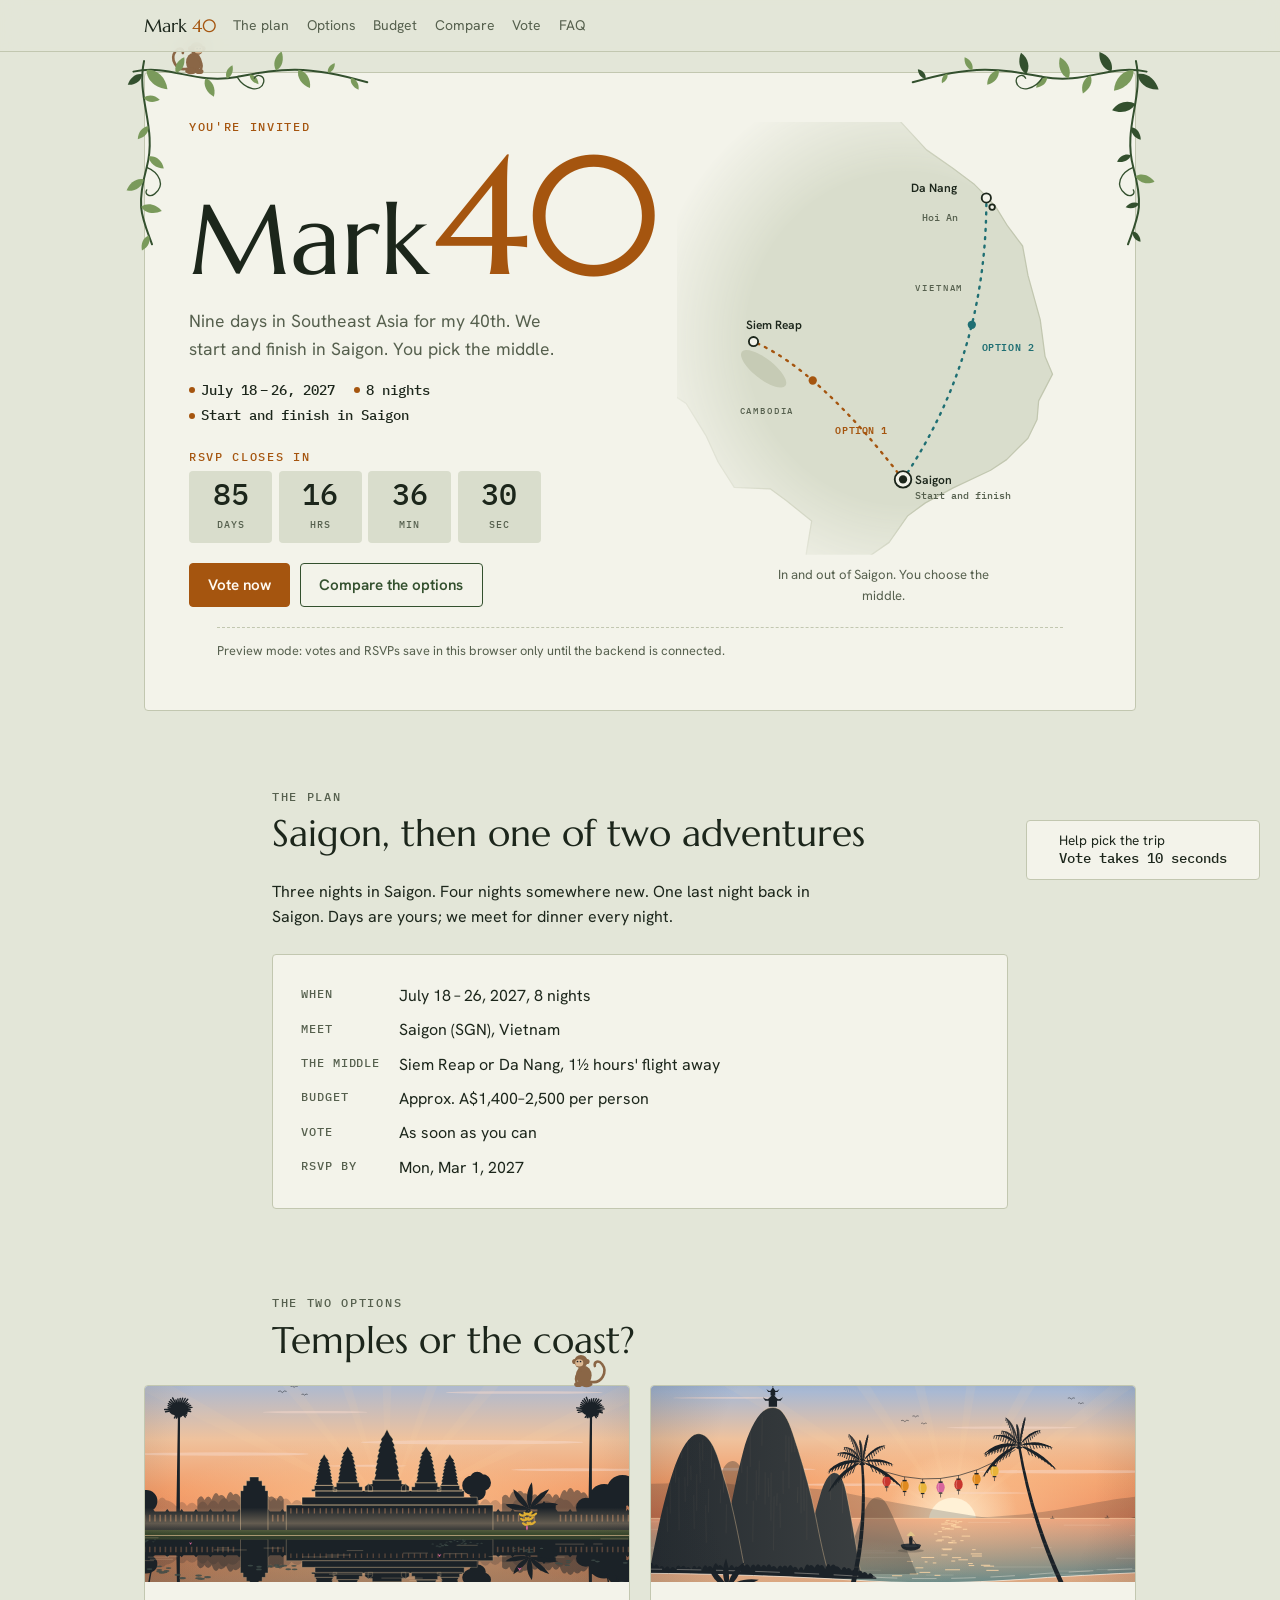
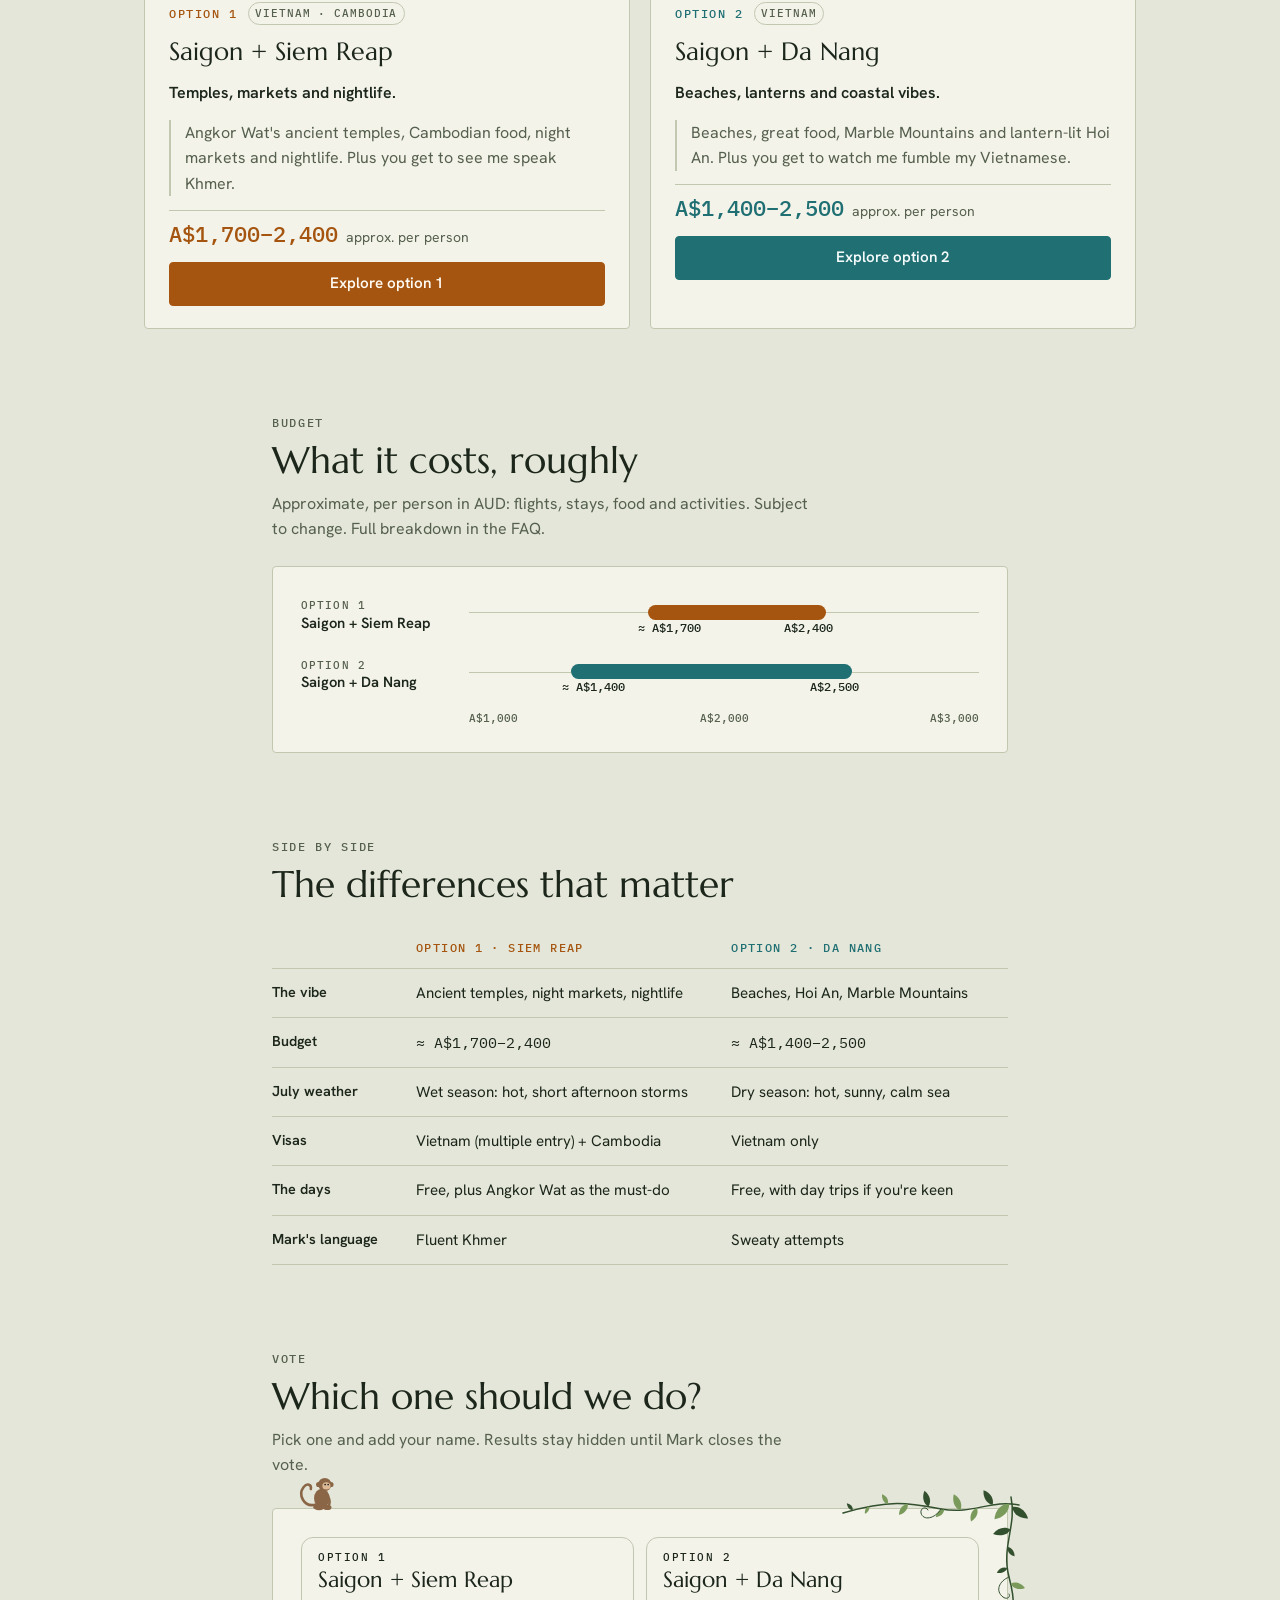
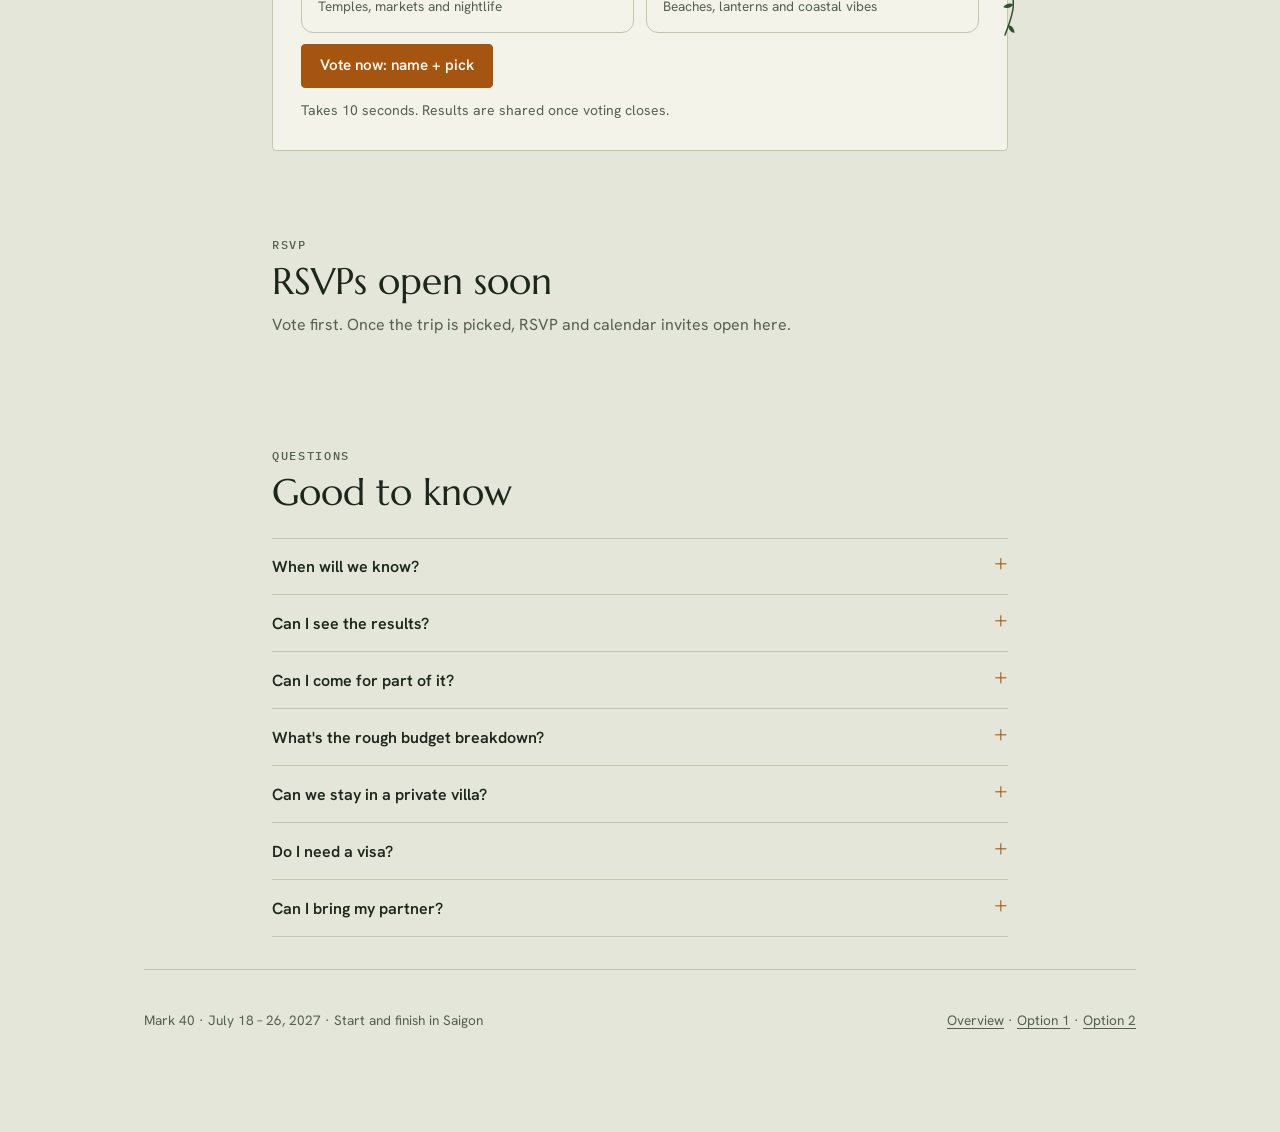
==== index.html @ a06ebdbd "Mark 40 site: cover, two option pages, Google Form vote Co-Authored-By: Claude Opus 5.5 <noreply@ant" ====
<!doctype html>
<html lang="en">
<head>
<meta charset="utf-8">
<meta name="viewport" content="width=device-width, initial-scale=1, viewport-fit=cover">
<title>Mark 40</title>
<meta name="description" content="Mark's 40th: 18–26 July 2027, starting and finishing in Saigon. Two options for the middle. Vote and RSVP.">
<meta name="theme-color" content="#33502e">
<link rel="preconnect" href="https://fonts.googleapis.com">
<link rel="preconnect" href="https://fonts.gstatic.com" crossorigin>
<link rel="stylesheet" href="https://fonts.googleapis.com/css2?family=Marcellus&family=Hanken+Grotesk:wght@400;500;600;700&family=IBM+Plex+Mono:wght@400;500&display=swap">
<link rel="stylesheet" href="assets/mark40.css">
</head>
<body>

<header class="top">
  <div class="top-inner">
    <a class="brand" href="#top">Mark <b>40</b></a>
    <nav class="nav" aria-label="Sections">
      <a href="#plan">The plan</a>
      <a href="#options">Options</a>
      <a href="#budget">Budget</a>
      <a href="#compare">Compare</a>
      <a href="#vote">Vote</a>
      <a href="#faq">FAQ</a>
    </nav>
    <a class="btn primary small" href="#rsvp">RSVP</a>
  </div>
</header>

<div class="wide" id="top">
  <div class="hero cover" data-vine="tl tr" data-vine-size="big" data-monkey="l">
    <div class="cover-grid">
      <div>
        <p class="eyebrow">You're invited</p>
        <h1 class="mark40"><span>Mark</span><b>40</b></h1>
        <p class="lede">Nine days in Southeast Asia for my 40th. We start and finish in Saigon. You pick the middle.</p>
        <div class="facts" id="hero-facts"></div>
        <div class="countdown">
          <p class="eyebrow" id="cd-label">RSVP closes in</p>
          <div class="cd-nums" id="cd">
            <div><b id="cd-d">--</b><small>days</small></div>
            <div><b id="cd-h">--</b><small>hrs</small></div>
            <div><b id="cd-m">--</b><small>min</small></div>
            <div><b id="cd-s">--</b><small>sec</small></div>
          </div>
        </div>
        <div class="row cta">
          <a class="btn primary" href="#vote" id="hero-cta">Vote now</a>
          <a class="btn" href="#options">Compare the options</a>
        </div>
      </div>
      <figure class="route">
          <svg id="route" viewBox="0 0 450 470" role="img" aria-label="Map of southern Vietnam and Cambodia. Both options fly out of Saigon and back. Option 1 goes west to Siem Reap in Cambodia, Option 2 goes north up the coast to Da Nang.">
            <defs><radialGradient id="mfade" cx="55%" cy="50%" r="62%"><stop offset=".62" stop-color="#fff"/><stop offset="1" stop-color="#000"/></radialGradient>
              <mask id="mland" maskUnits="userSpaceOnUse" x="0" y="0" width="450" height="470"><rect width="450" height="470" fill="url(#mfade)"/></mask></defs>
            <g mask="url(#mland)"><path class="land" d="M236.2 -24.8 L243.2 0.1 L271.0 30.3 L300.0 50.6 L323.2 68.0 L336.0 80.8 L346.4 92.4 L359.2 113.2 L375.4 134.7 L381.2 166.6 L394.5 214.7 L399.8 254.8 L407.9 273.9 L392.8 302.9 L391.1 323.2 L381.2 343.5 L358.0 366.7 L340.6 378.3 L300.0 397.4 L269.8 413.7 L250.7 427.6 L230.4 456.6 L201.4 476.9 L166.6 505.9 L137.6 514.6 L140.5 468.2 L146.3 433.4 L119.0 411.4 L101.6 398.6 L62.2 396.9 L44.8 369.6 L31.5 340.6 L10.0 305.8 L-7.4 294.2 L-53.8 294.2 L-53.8 -59.6 L236.2 -59.6 Z"/><path class="coast" d="M236.2 -24.8 L243.2 0.1 L271.0 30.3 L300.0 50.6 L323.2 68.0 L336.0 80.8 L346.4 92.4 L359.2 113.2 L375.4 134.7 L381.2 166.6 L394.5 214.7 L399.8 254.8 L407.9 273.9 L392.8 302.9 L391.1 323.2 L381.2 343.5 L358.0 366.7 L340.6 378.3 L300.0 397.4 L269.8 413.7 L250.7 427.6 L230.4 456.6 L201.4 476.9 L166.6 505.9 L137.6 514.6 L140.5 468.2 L146.3 433.4 L119.0 411.4 L101.6 398.6 L62.2 396.9 L44.8 369.6 L31.5 340.6 L10.0 305.8 L-7.4 294.2"/></g>
            <ellipse class="lake" cx="94.1" cy="268.1" rx="30" ry="11" transform="rotate(38 94.1 268.1)"/>
            <text class="country" x="68" y="317">Cambodia</text>
            <text class="country" x="259" y="184">Vietnam</text>
            <path id="leg1" class="leg o1" d="M245.5 388.2 Q154.3 269.3 83.1 238.5"/><path id="leg2" class="leg o2" d="M245.5 388.2 Q336.7 253.3 336.0 82.5"/>
            <circle class="plane o1" r="4.5"><animateMotion dur="7s" repeatCount="indefinite" keyPoints="0;1;0" keyTimes="0;.5;1" calcMode="linear"><mpath href="#leg1"/></animateMotion></circle><circle class="plane o2" r="4.5"><animateMotion dur="8s" repeatCount="indefinite" keyPoints="0;1;0" keyTimes="0;.5;1" calcMode="linear"><mpath href="#leg2"/></animateMotion></circle>
            <text class="tag o1" x="172" y="339">OPTION 1</text>
            <text class="tag o2" x="331" y="249">OPTION 2</text>
            <g class="o1"><circle class="dot" cx="83.1" cy="238.5" r="5"/><text class="city" x="75" y="225">Siem Reap</text></g>
            <g class="o2"><circle class="dot" cx="336.0" cy="82.5" r="5"/><text class="city" x="254" y="76">Da Nang</text><text class="city sub" x="266" y="108">Hoi An</text><circle class="dot" cx="342.3" cy="92.4" r="3"/></g>
            <circle class="dot" cx="245.5" cy="388.2" r="9"/><circle class="home" cx="245.5" cy="388.2" r="4.5"/>
            <text class="city" x="259" y="393">Saigon</text><text class="city sub" x="259" y="409">Start and finish</text>
          </svg>
          <figcaption>In and out of Saigon. You choose the middle.</figcaption>
        </figure>
    </div>
    <p class="demo-note" hidden>Preview mode: votes and RSVPs save in this browser only until the backend is connected.</p>
  </div>
</div>

<main>

  <section id="admin" class="wrap" hidden>
    <div class="sec-head"><p class="eyebrow">Host view</p><h2>Guest list and votes</h2></div>
    <div class="panel stack">
      <form id="admin-form" class="row" style="gap:.6rem">
        <div class="field" style="flex:1 1 14rem"><label for="admin-key">Admin key</label><input id="admin-key" type="password" autocomplete="current-password" placeholder="From Code.gs"></div>
        <button class="btn primary" type="submit" style="align-self:end">Load RSVPs</button>
      </form>
      <div id="admin-out" class="stack"></div>
    </div>
  </section>

  <section id="plan" class="wrap">
    <div class="sec-head">
      <p class="eyebrow">The plan</p>
      <h2>Saigon, then one of two adventures</h2>
    </div>
    <div class="prose">
      <p>Three nights in Saigon. Four nights somewhere new. One last night back in Saigon. Days are yours; we meet for dinner every night.</p>
    </div>
    <div class="panel" style="margin-top:1.5rem">
      <dl class="kv">
        <dt>When</dt><dd><span class="js-range">18–26 July 2027</span>, 8 nights</dd>
        <dt>Meet</dt><dd>Saigon (SGN), Vietnam</dd>
        <dt>The middle</dt><dd>Siem Reap or Da Nang, 1½ hours' flight away</dd>
        <dt>Budget</dt><dd>Approx. A$1,400–2,500 per person</dd>
        <dt>Vote</dt><dd>As soon as you can</dd>
        <dt>RSVP by</dt><dd><span class="js-rsvpby">1 March 2027</span></dd>
      </dl>
    </div>
  </section>

  <section id="options" class="wide">
    <div class="sec-head wrap" style="margin-inline:auto">
      <p class="eyebrow">The two options</p>
      <h2>Temples or the coast?</h2>
    </div>
    <div class="opts">
      <article class="opt o1" data-route="1" data-monkey="r">
        <svg class="art scene" data-scene="angkor" viewBox="40 110 740 300" aria-hidden="true"></svg>
        <div class="body">
          <div class="kicker"><span class="num">Option 1</span><span class="chip">Vietnam · Cambodia</span></div>
          <h3>Saigon + Siem Reap</h3>
          <p class="tagline">Temples, markets and nightlife.</p>
          <blockquote>Angkor Wat's ancient temples, Cambodian food, night markets and nightlife. Plus you get to see me speak Khmer.</blockquote>
          <div class="price"><b data-budget="angkor">A$1,700–2,400</b><span class="small muted">approx. per person</span></div>
          <a class="btn primary" href="angkor.html">Explore option 1</a>
        </div>
      </article>
      <article class="opt o2" data-route="2">
        <svg class="art scene" data-scene="danang" viewBox="0 70 800 330" aria-hidden="true"></svg>
        <div class="body">
          <div class="kicker"><span class="num">Option 2</span><span class="chip">Vietnam</span></div>
          <h3>Saigon + Da Nang</h3>
          <p class="tagline">Beaches, lanterns and coastal vibes.</p>
          <blockquote>Beaches, great food, Marble Mountains and lantern-lit Hoi An. Plus you get to watch me fumble my Vietnamese.</blockquote>
          <div class="price"><b data-budget="danang">A$1,400–2,500</b><span class="small muted">approx. per person</span></div>
          <a class="btn teal" href="danang.html">Explore option 2</a>
        </div>
      </article>
    </div>
  </section>

  <section id="budget" class="wrap">
    <div class="sec-head">
      <p class="eyebrow">Budget</p>
      <h2>What it costs, roughly</h2>
      <p>Approximate, per person in AUD: flights, stays, food and activities. Subject to change. Full breakdown in the FAQ.</p>
    </div>
    <div class="panel"><div class="budget" id="budget-chart"></div></div>
  </section>

  <section id="compare" class="wrap">
    <div class="sec-head">
      <p class="eyebrow">Side by side</p>
      <h2>The differences that matter</h2>
    </div>
    <div class="compare-wrap">
      <table class="compare">
        <thead><tr><th></th><th class="o1">Option 1 · Siem Reap</th><th class="o2">Option 2 · Da Nang</th></tr></thead>
        <tbody>
          <tr><th>The vibe</th><td>Ancient temples, night markets, nightlife</td><td>Beaches, Hoi An, Marble Mountains</td></tr>
          <tr><th>Budget</th><td class="mono">≈ <span data-budget="angkor">A$1,700–2,400</span></td><td class="mono">≈ <span data-budget="danang">A$1,400–2,500</span></td></tr>
          <tr><th>July weather</th><td>Wet season: hot, short afternoon storms</td><td>Dry season: hot, sunny, calm sea</td></tr>
          <tr><th>Visas</th><td>Vietnam (multiple entry) + Cambodia</td><td>Vietnam only</td></tr>
          <tr><th>The days</th><td>Free, plus Angkor Wat as the must-do</td><td>Free, with day trips if you're keen</td></tr>
          <tr><th>Mark's language</th><td>Fluent Khmer</td><td>Sweaty attempts</td></tr>
        </tbody>
      </table>
    </div>
  </section>

  <section id="vote" class="wrap">
    <div class="sec-head">
      <p class="eyebrow">Vote</p>
      <h2 id="vote-title">Which one should we do?</h2>
      <p id="vote-sub">Pick one. Vote soon so we can book. Results stay hidden until the vote closes.</p>
    </div>
    <div class="panel" id="vote-panel" data-vine="tr" data-monkey="l">
      <form id="vote-form" novalidate>
        <div class="field">
          <label for="v-name">Your name</label>
          <input id="v-name" name="vname" type="text" autocomplete="name" maxlength="60">
        </div>
        <fieldset>
          <span class="legend">Your pick</span>
          <div class="vote-opts" id="vote-opts"></div>
        </fieldset>
        <div class="hp" aria-hidden="true"><label for="v-website">Leave this empty</label><input id="v-website" name="website" type="text" tabindex="-1" autocomplete="off"></div>
        <div class="form-foot">
          <p class="err" id="vote-err" role="alert" hidden></p>
          <div class="row"><button class="btn primary" type="submit" id="vote-btn">Cast my vote</button></div>
        </div>
      </form>
      <div class="summary" id="vote-done" hidden></div>
      <div id="vote-results" hidden></div>
    </div>
  </section>

  <section id="rsvp" class="wrap">
    <div class="sec-head">
      <p class="eyebrow">RSVP</p>
      <h2 id="rsvp-title">Are you coming?</h2>
      <p id="rsvp-sub">By <b class="js-rsvpby">the deadline</b>. One per person. You can change it any time.</p>
    </div>
    <div class="panel" id="rsvp-panel" data-vine="tl br" data-monkey="r">
      <form id="rsvp-form" novalidate>
        <div class="field">
          <label for="f-name">Your name</label>
          <input id="f-name" name="name" type="text" autocomplete="name" required maxlength="80">
        </div>
        <div class="field">
          <label for="f-email">Email</label>
          <input id="f-email" name="email" type="email" autocomplete="email" inputmode="email" required maxlength="120">
          <span class="hint">For your invite and reminders.</span>
        </div>
        <fieldset>
          <span class="legend">Can you make it?</span>
          <div class="choice">
            <input type="radio" id="f-yes" name="attending" value="yes"><label for="f-yes"><strong>I'm in</strong><span>Count me in for the trip</span></label>
            <input type="radio" id="f-no" name="attending" value="no"><label for="f-no"><strong>Can't make it</strong><span>I'll be there in spirit</span></label>
          </div>
        </fieldset>
        <div id="yes-fields" class="stack" style="gap:1.35rem" hidden>
          <fieldset>
            <span class="legend">Your dates</span>
            <div class="dates">
              <div class="field"><label for="f-arrive" class="small">Arriving in Saigon</label><input id="f-arrive" name="arrive" type="date"></div>
              <div class="field"><label for="f-depart" class="small">Flying home</label><input id="f-depart" name="depart" type="date"></div>
            </div>
            <div class="row"><button type="button" class="btn link small" id="whole-week">I'm there the whole time</button><span class="hint" id="nights-note"></span></div>
          </fieldset>
          <fieldset>
            <span class="legend">Dietary needs and allergies</span>
            <div class="pills" id="diet"></div>
          </fieldset>
          <div class="field">
            <label for="f-allergy">Allergy details</label>
            <textarea id="f-allergy" name="dietaryNotes" maxlength="500" placeholder="How serious? Do you carry an EpiPen?"></textarea>
            <span class="hint">Fish sauce, peanuts and shrimp paste are everywhere here, so be specific.</span>
          </div>
          <div class="field">
            <label for="f-phone">WhatsApp number <span class="muted" style="font-weight:400">(optional)</span></label>
            <input id="f-phone" name="phone" type="tel" autocomplete="tel" maxlength="30" placeholder="+61 …">
            <span class="hint">For the trip group chat.</span>
          </div>
        </div>
        <div class="field">
          <label for="f-notes">Anything else? <span class="muted" style="font-weight:400">(optional)</span></label>
          <textarea id="f-notes" name="notes" maxlength="500" placeholder="Flight times, who you'd like to room with, questions…"></textarea>
        </div>
        <div class="hp" aria-hidden="true"><label for="f-website">Leave this empty</label><input id="f-website" name="website" type="text" tabindex="-1" autocomplete="off"></div>
        <div class="form-foot">
          <p class="err" id="form-err" role="alert" hidden></p>
          <div class="row">
            <button class="btn primary" type="submit" id="submit">Send RSVP</button>
            <button class="btn" type="button" id="cancel-edit" hidden>Cancel</button>
          </div>
          <p class="small muted" id="find-wrap">Already replied on another device? <button type="button" class="btn link small" id="find-btn">Email me my edit link</button></p>
        </div>
      </form>
      <div class="summary" id="rsvp-summary" hidden></div>
    </div>
  </section>

  <section id="faq" class="wrap">
    <div class="sec-head"><p class="eyebrow">Questions</p><h2>Good to know</h2></div>
    <div>
      <details><summary>When will we know?</summary><p>As soon as the votes are in. Mark will email everyone.</p></details>
      <details><summary>Can I see the results?</summary><p>Once the vote closes. Until then they're hidden so nobody's swayed.</p></details>
      <details><summary>Can I come for part of it?</summary><p>Yes. Set your own dates when you RSVP.</p></details>
      <details><summary>What's the rough budget breakdown?</summary><div class="btable"></div><p class="bnote">Approximate, per person, flying from Melbourne. Subject to change once flights and stays are booked.</p></details>
      <details><summary>Can we stay in a private villa?</summary><p>Yes, a private villa with a pool is an option in both Siem Reap and Da Nang. Great for a group, and you can share the cost. Rough nightly rates per villa, in AUD:</p><table class="btab"><thead><tr><th>Villa</th><th class="o1">Siem Reap</th><th class="o2">Da Nang</th></tr></thead><tbody><tr><th scope="row">2–3 bedrooms</th><td>A$100–250</td><td>A$180–400</td></tr><tr><th scope="row">4 bedrooms</th><td>A$150–350</td><td>A$250–500</td></tr><tr><th scope="row">5–6 bedrooms</th><td>A$250–500+</td><td>A$350–700+</td></tr></tbody></table><p class="bnote">Approximate and subject to change. The villa rate is per night for the whole villa, not per person. Villa costs aren't set yet, so the budget above is a guide only.</p></details>
      <details><summary>Do I need a visa?</summary><p>Most people need a Vietnam e-Visa. Option 1 also needs a Cambodian one. Each option page has the links.</p></details>
      <details><summary>Can I bring my partner?</summary><p>Yes. They vote and RSVP for themselves.</p></details>
    </div>
  </section>
</main>

<footer>
  <span>Mark 40 · <span class="js-range">July 2027</span> · Start and finish in Saigon</span>
  <span><a href="./">Overview</a> · <a href="angkor.html">Option 1</a> · <a href="danang.html">Option 2</a></span>
</footer>

<div class="bar" id="bar">
  <p><span id="bar-label">RSVP by</span><b id="bar-when">—</b></p>
  <a class="btn primary small" href="#rsvp" id="bar-btn">RSVP</a>
</div>
<div class="toast" id="toast" role="status" aria-live="polite"></div>

<script src="assets/config.js"></script>
<script>
/* Page settings. Shared settings (dates, backend URL, budgets) live in assets/config.js. */
window.TRIP = {
  "page": "cover"
};
</script>
<script src="assets/scene-angkor.js"></script>
<script src="assets/scene-danang.js"></script>
<script src="assets/mark40.js"></script>
</body>
</html>
---- assets/mark40.css ----
/* Mark 40 — shared styles for the cover and both option pages.
   Layout: an interactive dawn scene (option pages) or a cover with a route map, then one reading column of carved-stone panels on lichen stone. Vines creep from panel corners, fields sprout as they fill, monkeys sit on the panels. */
:root{
  --bg:#e3e6d8; --surface:#f3f3ea; --sunk:#d9ddcc; --ink:#1c261b; --muted:#56604e; --line:#c2c7b0;
  --moss:#33502e; --leaf:#7a9a5b; --saffron:#a5550f; --on-saffron:#fffaf2;
  --sky0:#2c5a97; --sky1:#5d8cc4; --sky2:#a9b9d3; --sky3:#efc29d; --sky4:#f39d69; --sky5:#ea7f52; --glow:#ffd8a6;
  --sil:#1b2228; --grass:#3b4a2e; --pad:#3e4c48; --lotus:#d8659c; --cloud:#f7d9cc; --halo:#fff4e8; --on-sky:#fffaf3;
  --fur:#8a6646; --face:#dcb994; --nut:#8b5e34; --banana:#e0ae32;
  --teal:#1f6f73; --on-teal:#f4fbfa;
  --sea0:#e99a76; --sea1:#3e7d88; --sand:#d9b38c; --sand2:#b98f69; --rock:#2a3238; --haze:#8a7f96; --foam:#fff4e6; --sun:#fff1d6; --hat:#e2c58a;
  --l1:#c8362e; --l2:#e08a1e; --l3:#e9b43a; --l4:#d8659c;
  --ok:#3d7537; --warn:#9a5a12; --bad:#a23b2b;
  --f-display:"Marcellus","Trajan Pro",Georgia,serif;
  --f-body:"Hanken Grotesk",system-ui,-apple-system,"Segoe UI",Roboto,sans-serif;
  --f-mono:"IBM Plex Mono",ui-monospace,SFMono-Regular,Menlo,monospace;
  --gutter:clamp(16px,4.5vw,32px); --col:46rem; --wide:62rem; --r:4px;
}
@media (prefers-color-scheme: dark){ :root:not([data-theme="light"]){
  --bg:#0f150e; --surface:#172016; --sunk:#1f2a1d; --ink:#e5e8d9; --muted:#9aa38f; --line:#2c3829;
  --moss:#9cbe7d; --leaf:#5c7f43; --saffron:#e8953f; --on-saffron:#1b1206;
  --sky0:#060a17; --sky1:#101a33; --sky2:#272a48; --sky3:#563a52; --sky4:#9b5546; --sky5:#d2724a; --glow:#f0a060;
  --sil:#030509; --grass:#0c150f; --pad:#0f1916; --lotus:#b5578a; --cloud:#7a5668; --halo:#14182a;
  --fur:#a27e58; --face:#d8b791; --nut:#8a6440; --banana:#e8be4a;
  --teal:#6cc6bf; --on-teal:#06201f;
  --sea0:#8a4a40; --sea1:#0d2730; --sand:#3a2f2a; --sand2:#251e1b; --rock:#0b0f14; --haze:#2a2640; --foam:#c9a99a; --sun:#f3e7c4; --hat:#a68b5b;
  --l1:#e2483c; --l2:#f39a2c; --l3:#f6c84e; --l4:#ee7cb2;
  --ok:#7fbf6f; --warn:#e2a24e; --bad:#e2735f; color-scheme:dark }}
:root[data-theme="dark"]{
  --bg:#0f150e; --surface:#172016; --sunk:#1f2a1d; --ink:#e5e8d9; --muted:#9aa38f; --line:#2c3829;
  --moss:#9cbe7d; --leaf:#5c7f43; --saffron:#e8953f; --on-saffron:#1b1206;
  --sky0:#060a17; --sky1:#101a33; --sky2:#272a48; --sky3:#563a52; --sky4:#9b5546; --sky5:#d2724a; --glow:#f0a060;
  --sil:#030509; --grass:#0c150f; --pad:#0f1916; --lotus:#b5578a; --cloud:#7a5668; --halo:#14182a;
  --fur:#a27e58; --face:#d8b791; --nut:#8a6440; --banana:#e8be4a;
  --teal:#6cc6bf; --on-teal:#06201f;
  --sea0:#8a4a40; --sea1:#0d2730; --sand:#3a2f2a; --sand2:#251e1b; --rock:#0b0f14; --haze:#2a2640; --foam:#c9a99a; --sun:#f3e7c4; --hat:#a68b5b;
  --l1:#e2483c; --l2:#f39a2c; --l3:#f6c84e; --l4:#ee7cb2;
  --ok:#7fbf6f; --warn:#e2a24e; --bad:#e2735f; color-scheme:dark }

*,*::before,*::after{box-sizing:border-box}
[hidden]{display:none!important}
html{scroll-behavior:smooth;-webkit-text-size-adjust:100%}
body{margin:0;background:var(--bg);color:var(--ink);font:400 1rem/1.6 var(--f-body);padding-inline:var(--gutter);padding-bottom:calc(84px + env(safe-area-inset-bottom,0px))}
img,svg{max-width:100%}
a{color:var(--moss);text-underline-offset:3px}
a:hover{color:var(--saffron)}
:focus-visible{outline:2px solid var(--saffron);outline-offset:2px}
h1,h2,h3{font-family:var(--f-display);font-weight:400;line-height:1.15;text-wrap:balance;margin:0}
h2{font-size:clamp(1.7rem,5vw,2.3rem)}
h3{font-size:1.3rem}
p{margin:0}
.wrap{max-width:var(--col);margin-inline:auto}
.wide{max-width:var(--wide);margin-inline:auto}
.eyebrow{font:500 .75rem/1 var(--f-mono);letter-spacing:.14em;text-transform:uppercase;color:var(--saffron)}
.muted{color:var(--muted)}
.small{font-size:.875rem}
.mono{font-family:var(--f-mono);font-variant-numeric:tabular-nums}
.stack{display:grid;gap:1rem}
.chip{display:inline-flex;align-items:center;gap:.35em;font:500 .7rem/1 var(--f-mono);letter-spacing:.08em;text-transform:uppercase;padding:.4em .6em;border:1px solid var(--line);border-radius:999px;color:var(--muted);white-space:nowrap}
.chip.draft{border-style:dashed}
.chip.ok{color:var(--ok);border-color:currentColor}
.chip.warn{color:var(--warn);border-color:currentColor}
.chip.bad{color:var(--bad);border-color:currentColor}

/* header */
.top{position:sticky;top:env(safe-area-inset-top,0px);z-index:20;margin-inline:calc(-1 * var(--gutter));padding:.6rem var(--gutter);background:color-mix(in srgb,var(--bg) 88%,transparent);backdrop-filter:blur(10px);-webkit-backdrop-filter:blur(10px);border-bottom:1px solid var(--line)}
.top-inner{max-width:var(--wide);margin-inline:auto;display:flex;align-items:center;gap:1rem}
.brand{font-family:var(--f-display);font-size:1.15rem;color:var(--ink);text-decoration:none;white-space:nowrap}
.brand b{font-weight:400;color:var(--saffron)}
.nav{display:flex;gap:1.1rem;overflow-x:auto;scrollbar-width:none;flex:1;min-width:0;mask-image:linear-gradient(90deg,#000 85%,transparent)}
.nav::-webkit-scrollbar{display:none}
.nav a{font-size:.875rem;color:var(--muted);text-decoration:none;white-space:nowrap;padding-block:.3rem}
.nav a:hover{color:var(--ink)}
@media (max-width:640px){.nav{display:none}.top-inner{justify-content:space-between}}

/* buttons */
.btn{appearance:none;display:inline-flex;align-items:center;justify-content:center;gap:.5em;font:600 .95rem/1 var(--f-body);padding:.85em 1.2em;border-radius:var(--r);border:1px solid var(--moss);background:transparent;color:var(--moss);cursor:pointer;text-decoration:none;min-height:44px}
.btn:hover{background:var(--sunk);color:var(--ink)}
.btn.primary{background:var(--saffron);border-color:var(--saffron);color:var(--on-saffron)}
.btn.primary:hover{filter:brightness(1.07);color:var(--on-saffron);background:var(--saffron)}
.btn.small{font-size:.85rem;padding:.6em .9em;min-height:38px}
.btn.link{border:0;padding:.3em 0;min-height:0;text-decoration:underline;font-weight:500}
.btn.link:hover{background:none;color:var(--saffron)}
.btn[disabled]{opacity:.55;cursor:progress}
.row{display:flex;flex-wrap:wrap;gap:.6rem;align-items:center}

/* hero + jungle stage */
.hero{position:relative;margin-top:1.25rem;padding:clamp(.6rem,2vw,1rem) clamp(.6rem,2vw,1rem) clamp(1.25rem,4vw,2rem);background:var(--surface);border:1px solid var(--line);border-radius:var(--r)}
.hero > .vine{z-index:3}
.stage{position:relative;border-radius:var(--r);overflow:hidden;background:var(--sky0)}
.sky-title{position:absolute;left:0;right:0;top:0;padding:clamp(1rem,4.5vw,2.6rem) 1rem 0;text-align:center;color:var(--on-sky);pointer-events:none;text-shadow:0 2px 18px rgba(14,28,56,.45)}
.sky-title .eyebrow{color:var(--on-sky);opacity:.92;margin-bottom:.55rem}
.sky-title h1{font-size:clamp(2.4rem,7.2vw,4.4rem);letter-spacing:.02em}
#scene{display:block;width:100%;height:auto;touch-action:manipulation;-webkit-tap-highlight-color:transparent;user-select:none;-webkit-user-select:none}
.play{display:flex;flex-wrap:wrap;gap:.5rem .6rem;align-items:center;padding:.7rem .2rem 0}
.play .score{font:500 .8rem/1.3 var(--f-mono);color:var(--muted);flex:1 1 12rem}
.hero-grid{display:grid;gap:1.5rem;position:relative;z-index:1;padding:clamp(1.25rem,4vw,2.25rem) clamp(.5rem,3vw,1.75rem) 0}
@media (min-width:860px){.hero-grid{grid-template-columns:1.2fr 1fr;align-items:end}}
.hero .lede{font-size:1.08rem;max-width:36ch;color:var(--muted)}
.facts{display:flex;flex-wrap:wrap;gap:.4rem 1.2rem;margin-top:1.1rem;font:500 .85rem/1.4 var(--f-mono);color:var(--ink)}
.facts span{display:inline-flex;gap:.45em;align-items:center}
.facts span::before{content:"";width:6px;height:6px;border-radius:50%;background:var(--saffron)}
.countdown{display:grid;gap:.5rem}
.cd-nums{display:flex;gap:.4rem}
.cd-nums div{flex:1;min-width:0;max-width:5.2rem;background:var(--sunk);border-radius:var(--r);padding:.55rem .3rem .45rem;text-align:center}
.cd-nums b{display:block;font:500 clamp(1.4rem,6vw,1.9rem)/1 var(--f-mono);font-variant-numeric:tabular-nums}
.cd-nums small{font:500 .65rem/1 var(--f-mono);letter-spacing:.1em;text-transform:uppercase;color:var(--muted)}
.hero .cta{margin-top:1.2rem}
.demo-note{margin:1.25rem clamp(.5rem,3vw,1.75rem) 0;font-size:.8rem;color:var(--muted);border-top:1px dashed var(--line);padding-top:.8rem}

/* scene art */
.scene .s0{stop-color:var(--sky0)} .scene .s1{stop-color:var(--sky1)} .scene .s2{stop-color:var(--sky2)}
.scene .s3{stop-color:var(--sky3)} .scene .s4{stop-color:var(--sky4)} .scene .s5{stop-color:var(--sky5)}
.scene .gl0{stop-color:var(--glow);stop-opacity:.75} .scene .gl1{stop-color:var(--glow);stop-opacity:0}
.scene .sil{fill:var(--sil)}
.scene .frond{fill:none;stroke:var(--sil);stroke-width:2.2;stroke-linecap:round}
.scene .grass{fill:var(--grass)}
.scene .tint{fill:var(--sil);opacity:.24}
.scene .ripples{fill:none;stroke:var(--glow);stroke-opacity:.35;stroke-width:1;stroke-linecap:round}
.scene .lily{fill:var(--pad);opacity:.85}
.scene .lotus{fill:var(--lotus)}
.scene .clouds{fill:var(--cloud);opacity:.5;animation:drift 50s ease-in-out infinite alternate}
@keyframes drift{from{transform:translateX(-20px)}to{transform:translateX(20px)}}
.scene .hvine{fill:none;stroke:var(--sil);stroke-width:1.4;stroke-linecap:round}
.scene .bn{fill:none;stroke:var(--banana);stroke-width:3.2;stroke-linecap:round}
.scene .bud{fill:var(--lotus)}
.scene .nut{fill:var(--nut)}
.scene .hit{fill:transparent;cursor:pointer}
.scene .rope{stroke:var(--sil);stroke-width:1.6;stroke-linecap:round}
.scene .bubble{font:600 13px var(--f-mono);fill:var(--ink);paint-order:stroke;stroke:var(--halo);stroke-width:4px;stroke-linejoin:round;text-anchor:middle;pointer-events:none}
.scene .star{fill:var(--saffron)}
.scene .ripple{fill:none;stroke:var(--on-sky);stroke-opacity:.85;stroke-width:1.1}
.mk{cursor:pointer}
.mk .fur{fill:var(--fur)}
.mk .face{fill:var(--face)}
.mk .eyes{fill:var(--sil);transform-box:fill-box;transform-origin:center;animation:blink 5s infinite}
.mk .tail,.mk .limb{fill:none;stroke:var(--fur);stroke-width:2.8;stroke-linecap:round}
.mk .tail{transform-box:fill-box;transform-origin:100% 85%;animation:tail 2.6s ease-in-out infinite alternate}
.mk .held{fill:none;stroke:var(--banana);stroke-width:3.2;stroke-linecap:round;display:none}
.mk .arm-up{display:none}
.mk.hang .arm-up{display:inline}
.mk.hang .arm-dn{display:none}
.mk.eat .held{display:inline}
.mk .hit{fill:transparent}
@keyframes tail{from{transform:rotate(-9deg)}to{transform:rotate(11deg)}}
@keyframes blink{0%,94%,100%{transform:scaleY(1)}97%{transform:scaleY(.1)}}

/* sections */
main > *{min-width:0;width:100%}
main{display:grid;grid-template-columns:minmax(0,1fr);gap:clamp(3.5rem,9vw,5.5rem);padding-block:clamp(3rem,8vw,5rem) 2rem}
section{scroll-margin-top:72px}
.sec-head{position:relative;display:grid;gap:.6rem;margin-bottom:1.5rem}
.sec-head p{color:var(--muted);max-width:60ch}
.prose{display:grid;gap:.9rem;max-width:62ch}
.panel{position:relative;background:var(--surface);border:1px solid var(--line);border-radius:var(--r);padding:clamp(1.1rem,4vw,1.75rem)}
.panel > *{position:relative;z-index:1}
.panel[data-monkey]{margin-top:30px}
.grid2{display:grid;gap:1rem}
@media (min-width:700px){.grid2{grid-template-columns:1fr 1fr}}
.grid2 > *{min-width:0}
dl.kv{display:grid;grid-template-columns:auto 1fr;gap:.55rem 1.2rem;margin:0}
dl.kv dt{font:500 .72rem/1.6 var(--f-mono);letter-spacing:.08em;text-transform:uppercase;color:var(--muted);padding-top:.15rem}
dl.kv dd{margin:0}

ol.steps{list-style:none;margin:0;padding:0;display:grid;counter-reset:s}
ol.steps li{counter-increment:s;display:grid;grid-template-columns:2.4rem 1fr;gap:.9rem;padding-block:1.1rem;border-top:1px solid var(--line)}
ol.steps li:last-child{border-bottom:1px solid var(--line)}
ol.steps li::before{content:counter(s);font:400 1.5rem/1 var(--f-display);color:var(--saffron);padding-top:.1rem}
ol.steps li > div{display:grid;gap:.3rem;min-width:0}
ol.steps h3{font-size:1.15rem}

.table-wrap{overflow-x:auto}
table.cost{width:100%;border-collapse:collapse;font-variant-numeric:tabular-nums}
table.cost th,table.cost td{text-align:left;padding:.7rem 0;border-bottom:1px solid var(--line);vertical-align:top}
table.cost td:last-child,table.cost th:last-child{text-align:right;white-space:nowrap;font-family:var(--f-mono);padding-left:1rem}
table.cost td small{display:block;color:var(--muted);font-size:.82rem}
table.cost tfoot td{border-bottom:0;font-weight:600;padding-top:1rem}
table.cost tfoot td:last-child{font-size:1.25rem;color:var(--saffron)}

.days{display:grid}
.day{display:grid;grid-template-columns:4.6rem 1fr;gap:1rem;padding-block:1rem;border-top:1px solid var(--line)}
.day:last-child{border-bottom:1px solid var(--line)}
.day .d{font:500 .72rem/1.35 var(--f-mono);text-transform:uppercase;letter-spacing:.08em;color:var(--muted)}
.day .d b{display:block;font:400 1.6rem/1 var(--f-display);letter-spacing:0;color:var(--ink);margin-top:.2rem}
.day.key .d b{color:var(--saffron)}
.day > div:last-child{display:grid;gap:.25rem;min-width:0}
.day h3{font-size:1.15rem}

.timeline{list-style:none;margin:0;padding:0;display:grid}
.ms{display:grid;grid-template-columns:1.6rem 1fr auto;gap:.85rem;align-items:start;padding-block:1rem;border-top:1px solid var(--line)}
.ms:last-child{border-bottom:1px solid var(--line)}
.ms input[type=checkbox]{appearance:none;width:1.4rem;height:1.4rem;margin:.1rem 0 0;border:1.5px solid var(--moss);border-radius:50%;display:grid;place-content:center;cursor:pointer;background:transparent}
.ms input[type=checkbox]::after{content:"";width:.55rem;height:.3rem;border:2px solid var(--surface);border-top:0;border-right:0;transform:rotate(-45deg) translate(1px,-1px);opacity:0}
.ms input[type=checkbox]:checked{background:var(--moss)}
.ms input[type=checkbox]:checked::after{opacity:1}
.ms .t{display:grid;gap:.2rem;min-width:0}
.ms .t strong{font-weight:600}
.ms.done .t strong{text-decoration:line-through;text-decoration-color:var(--muted);color:var(--muted)}
.ms .when{text-align:right;display:grid;gap:.35rem;justify-items:end}
.ms .when .mono{font-size:.8rem;color:var(--muted)}
@media (max-width:480px){.ms{grid-template-columns:1.6rem 1fr}.ms .when{grid-column:2;justify-items:start;text-align:left;grid-auto-flow:column;align-items:center;justify-content:start;gap:.6rem}}

/* form */
form{display:grid;gap:1.35rem}
.field{position:relative;display:grid;gap:.4rem;min-width:0}
.field label,.legend{font-weight:600;font-size:.92rem}
.hint{font-size:.82rem;color:var(--muted)}
input[type=text],input[type=email],input[type=tel],input[type=date],textarea,input[type=password]{width:100%;font:inherit;color:var(--ink);background:var(--sunk);border:0;border-bottom:2px solid var(--line);border-radius:var(--r) var(--r) 0 0;padding:.8rem .85rem;min-height:48px;transition:border-color .2s}
textarea{min-height:5.5rem;resize:vertical}
input:focus,textarea:focus{outline:none;border-bottom-color:var(--moss)}
input:focus-visible,textarea:focus-visible{outline:none;box-shadow:0 0 0 2px color-mix(in srgb,var(--moss) 35%,transparent)}
.field.invalid input{border-bottom-color:var(--bad)}
.err{color:var(--bad);font-size:.85rem}
.dates{display:grid;grid-template-columns:1fr 1fr;gap:.8rem}
.dates > *{min-width:0}
fieldset{border:0;padding:0;margin:0;display:grid;gap:.6rem;min-width:0}
.choice{display:grid;grid-template-columns:1fr 1fr;gap:.7rem}
.choice label{position:relative;display:grid;gap:.15rem;padding:1rem;border:1.5px solid var(--line);border-radius:var(--r);cursor:pointer;background:var(--surface);min-height:72px}
.choice label strong{font-family:var(--f-display);font-weight:400;font-size:1.3rem}
.choice label span{font-size:.82rem;color:var(--muted)}
.choice input{position:absolute;opacity:0;pointer-events:none}
.choice input:checked + label{border-color:var(--moss);background:var(--sunk)}
.choice input:focus-visible + label{outline:2px solid var(--saffron);outline-offset:2px}
.pills{display:flex;flex-wrap:wrap;gap:.5rem}
.pills input{position:absolute;opacity:0;pointer-events:none}
.pills label{font-size:.88rem;padding:.55em .9em;border:1px solid var(--line);border-radius:999px;cursor:pointer;background:var(--surface);min-height:38px;display:inline-flex;align-items:center}
.pills input:checked + label{background:var(--moss);border-color:var(--moss);color:var(--surface)}
.pills input:focus-visible + label{outline:2px solid var(--saffron);outline-offset:2px}
.hp{position:absolute;left:-9999px;width:1px;height:1px;overflow:hidden}
.form-foot{display:grid;gap:.8rem}

.summary{display:grid;gap:1.25rem}
.status{display:flex;align-items:center;gap:.8rem;flex-wrap:wrap}
.cal{display:grid;gap:.6rem;padding-top:1.1rem;border-top:1px solid var(--line)}
.cal .row .btn{flex:1 1 9rem}

/* vines */
.vine{position:absolute;pointer-events:none;overflow:visible;z-index:0;width:180px;height:140px;top:-12px;left:-12px}
.vine.tr{left:auto;right:-12px;transform:scaleX(-1)}
.vine.bl{top:auto;bottom:-12px;transform:scaleY(-1)}
.vine.br{top:auto;left:auto;bottom:-12px;right:-12px;transform:scale(-1,-1)}
.vine.big{width:240px;height:186px}
.vine .stem{fill:none;stroke:var(--moss);stroke-width:1.5;stroke-linecap:round;stroke-dasharray:var(--len);stroke-dashoffset:var(--len);transition:stroke-dashoffset 2.2s cubic-bezier(.3,.7,.2,1)}
.vine .stem.thin{stroke-width:1}
.vine .leaf{fill:var(--leaf);transform:scale(0);transform-box:fill-box;transform-origin:0% 50%;transition:transform .7s cubic-bezier(.2,1.5,.4,1) var(--d,0s)}
.vine .leaf.dark{fill:var(--moss)}
.vine.grown .stem{stroke-dashoffset:0}
.vine.grown .leaf{transform:scale(1)}
.sprig{position:absolute;top:-24px;right:-8px;width:46px;height:40px;pointer-events:none;overflow:visible}
.sprig .s{fill:none;stroke:var(--moss);stroke-width:1.4;stroke-linecap:round;stroke-dasharray:1;stroke-dashoffset:1;transition:stroke-dashoffset .9s ease}
.sprig .leaf{fill:var(--leaf);transform:scale(0);transform-box:fill-box;transform-origin:0% 50%;transition:transform .5s cubic-bezier(.2,1.5,.4,1) var(--d,0s)}
.field:focus-within .sprig .s,.field.filled .sprig .s,.choice input:checked + label .sprig .s{stroke-dashoffset:0}
.field:focus-within .sprig .leaf,.field.filled .sprig .leaf,.choice input:checked + label .sprig .leaf{transform:scale(1)}

/* monkeys around the page */
.pm{position:absolute;top:-41px;width:46px;height:44px;padding:0;border:0;background:none;cursor:pointer;z-index:2}
.pm.r{right:24px}.pm.l{left:24px}
.pm svg{width:100%;height:100%;overflow:visible;display:block}
.pm:focus-visible{outline:2px solid var(--saffron);border-radius:6px}
.pm.leap{animation:leap .9s cubic-bezier(.35,.1,.6,1) forwards}
.pm.back{animation:back .8s cubic-bezier(.2,1.4,.4,1)}
@keyframes leap{0%{transform:none}25%{transform:translate(8px,-36px) rotate(15deg)}100%{transform:translate(80px,170px) rotate(210deg);opacity:0}}
@keyframes back{from{transform:translateY(-110px);opacity:0}to{transform:none;opacity:1}}
.swinger{position:absolute;top:-34px;right:4px;width:40px;height:90px;transform-origin:50% 0;animation:sway 3.4s ease-in-out infinite alternate;z-index:2;cursor:pointer;border:0;padding:0;background:none}
.swinger svg{width:100%;height:100%;overflow:visible;display:block}
.swinger .vl{fill:none;stroke:var(--moss);stroke-width:1.6;stroke-linecap:round}
.swinger.whee{animation:whee 1.1s ease-in-out 2}
@keyframes sway{from{transform:rotate(-14deg)}to{transform:rotate(14deg)}}
@keyframes whee{0%{transform:rotate(0)}25%{transform:rotate(-45deg)}75%{transform:rotate(45deg)}100%{transform:rotate(0)}}
.has-swinger h2{padding-right:52px}
.rain{position:fixed;inset:0;pointer-events:none;z-index:50;overflow:hidden}
.rain svg{position:absolute;top:-40px;width:28px;height:28px;animation:fall linear forwards}
@keyframes fall{to{transform:translateY(calc(100vh + 80px)) rotate(var(--r))}}

@media (prefers-reduced-motion:reduce){
  html{scroll-behavior:auto}
  .vine .stem,.vine .leaf,.sprig .s,.sprig .leaf{transition:none}
  .scene .clouds,.mk .tail,.mk .eyes,.swinger,.swinger.whee,.pm.leap,.pm.back{animation:none}
}

details{border-top:1px solid var(--line);padding-block:.95rem}
details:last-of-type{border-bottom:1px solid var(--line)}
summary{cursor:pointer;font-weight:600;list-style:none;display:flex;justify-content:space-between;gap:1rem}
summary::-webkit-details-marker{display:none}
summary::after{content:"+";font:400 1.3rem/1 var(--f-display);color:var(--saffron)}
details[open] summary::after{content:"–"}
details p{margin-top:.6rem;color:var(--muted);max-width:62ch}

.bar{position:fixed;left:0;right:0;bottom:0;z-index:30;padding:.7rem var(--gutter) calc(.7rem + env(safe-area-inset-bottom,0px));background:var(--surface);border-top:1px solid var(--line);display:flex;align-items:center;gap:.8rem;justify-content:space-between;transition:transform .3s}
.bar.hide{transform:translateY(110%)}
.bar p{font-size:.85rem;line-height:1.3;min-width:0}
.bar p b{display:block;font-family:var(--f-mono);font-weight:500}
@media (min-width:900px){.bar{left:auto;right:1.25rem;bottom:1.25rem;border:1px solid var(--line);border-radius:var(--r);max-width:24rem}}

.toast{position:fixed;left:50%;bottom:calc(96px + env(safe-area-inset-bottom,0px));transform:translate(-50%,20px);opacity:0;z-index:40;background:var(--ink);color:var(--bg);padding:.75rem 1.1rem;border-radius:var(--r);font-size:.9rem;transition:.25s;pointer-events:none;max-width:calc(100% - 32px)}
.toast.show{opacity:1;transform:translate(-50%,0)}

.admin-stats{display:grid;grid-template-columns:repeat(auto-fit,minmax(8rem,1fr));gap:.8rem}
.admin-stats div{background:var(--sunk);border-radius:var(--r);padding:.9rem}
.admin-stats b{display:block;font:500 1.8rem/1 var(--f-mono)}
.admin-stats span{font-size:.8rem;color:var(--muted)}
.nights{display:grid;gap:.35rem}
.night{display:grid;grid-template-columns:5.5rem 1fr 2rem;gap:.6rem;align-items:center;font-size:.85rem}
.night .track{height:.7rem;background:var(--sunk);border-radius:999px;overflow:hidden}
.night .fill{height:100%;background:var(--moss);border-radius:999px}
.night .mono{text-align:right}
table.list{width:100%;border-collapse:collapse;font-size:.85rem}
table.list th,table.list td{text-align:left;padding:.55rem .6rem .55rem 0;border-bottom:1px solid var(--line);vertical-align:top;white-space:nowrap}
table.list td.wrap{white-space:normal;min-width:12rem}

footer{max-width:var(--wide);margin:0 auto;padding-block:2.5rem 1rem;border-top:1px solid var(--line);display:flex;flex-wrap:wrap;gap:1rem;justify-content:space-between;color:var(--muted);font-size:.85rem}

/* ---------- option switch in header ---------- */
.brand-sub{font:500 .7rem/1 var(--f-mono);letter-spacing:.1em;text-transform:uppercase;color:var(--muted);margin-left:.4rem}
.switch{display:inline-flex;border:1px solid var(--line);border-radius:999px;padding:2px;flex:none}
.switch a{font:600 .78rem/1 var(--f-body);text-decoration:none;color:var(--muted);padding:.5em .8em;border-radius:999px;white-space:nowrap}
.switch a[aria-current="page"]{background:var(--ink);color:var(--bg)}
.switch a:hover:not([aria-current]){color:var(--ink)}
@media (max-width:640px){.brand-sub{display:none}}
.day .tags{display:flex;flex-wrap:wrap;gap:.4rem;margin-top:.2rem}
.chip.must{color:var(--saffron);border-color:currentColor}
.ideas{display:grid;gap:.9rem}
@media (min-width:640px){.ideas{grid-template-columns:1fr 1fr}}
.ideas div{display:grid;gap:.2rem;min-width:0}
.ideas b{font-weight:600}
.ideas span{font-size:.9rem;color:var(--muted)}
.stay-grid{display:grid;gap:1.5rem}

/* ---------- Da Nang scene ---------- */
.scene .sea0{stop-color:var(--sea0)} .scene .sea1{stop-color:var(--sea1)}
.scene .sand0{stop-color:var(--sand)} .scene .sand1{stop-color:var(--sand2)}
.scene .sunc{fill:var(--sun)}
.scene .haze{fill:var(--haze)}
.scene .rock{fill:var(--rock)}
.scene .foam{fill:none;stroke:var(--foam);stroke-opacity:.75;stroke-width:1.6;stroke-linecap:round}
.scene .waves{fill:none;stroke:var(--foam);stroke-opacity:.22;stroke-width:1;stroke-linecap:round}
.scene .glit{fill:none;stroke:var(--glow);stroke-width:1.4;stroke-linecap:round;animation:twinkle 2.4s ease-in-out infinite alternate}
.scene .glit.b{animation-delay:-1.2s}
@keyframes twinkle{from{opacity:.25}to{opacity:.85}}
.scene .hat{fill:var(--hat)}
.scene .lstr{fill:none;stroke:var(--sil);stroke-width:1.1}
.scene .lan{cursor:pointer}
.scene .lan .cap{fill:var(--sil)}
.scene .lan .tas{stroke:var(--sil);stroke-width:1}
.scene .lan .body{transition:filter .4s}
.scene .lan .halo{opacity:0;transition:opacity .6s}
.scene .lan.lit .halo{opacity:.55}
.scene .lan.lit .body{filter:brightness(1.25) saturate(1.2)}
.scene .c1{fill:var(--l1)} .scene .c2{fill:var(--l2)} .scene .c3{fill:var(--l3)} .scene .c4{fill:var(--l4)}

/* ---------- cover ---------- */
.cover{padding:clamp(1.4rem,5vw,3rem) clamp(1.1rem,4vw,2.75rem)}
.cover-grid{display:grid;gap:2rem;position:relative;z-index:1;align-items:center}
@media (min-width:860px){.cover-grid{grid-template-columns:1.1fr 1fr}}
.cover-grid > *{min-width:0}
.mark40{display:flex;align-items:baseline;gap:.16em;line-height:.9;margin:.4rem 0 0}
.mark40 span{font-size:clamp(3.4rem,13vw,6.2rem)}
.mark40 b{font-weight:400;font-size:clamp(5.4rem,22vw,10.5rem);color:var(--saffron);letter-spacing:-.02em}
.cover .lede{font-size:1.1rem;max-width:38ch;margin-top:1rem;color:var(--muted)}
.cover .countdown{margin-top:1.6rem}
.cover .cta{margin-top:1.3rem}
.route{margin:0;display:grid;gap:.6rem;justify-items:center}
.route svg{width:100%;max-width:420px;height:auto;display:block;overflow:visible}
.route figcaption{font-size:.82rem;color:var(--muted);text-align:center;max-width:36ch}
#route .land{fill:var(--sunk)}
#route .coast{fill:none;stroke:var(--line);stroke-width:1.4;stroke-linejoin:round}
#route .lake{fill:var(--line);opacity:.8}
#route .country{font:500 10px var(--f-mono);letter-spacing:.2em;fill:var(--muted);text-transform:uppercase}
#route .city{font:600 13px var(--f-body);fill:var(--ink)}
#route .city.sub{font:500 10.5px var(--f-mono);fill:var(--muted)}
#route .dot{fill:var(--surface);stroke:var(--ink);stroke-width:2}
#route .home{fill:var(--ink)}
#route .leg{fill:none;stroke-width:2.6;stroke-linecap:round;stroke-dasharray:2 7;transition:opacity .3s,stroke-width .3s}
#route .leg.o1{stroke:var(--saffron)} #route .leg.o2{stroke:var(--teal)}
#route .plane.o1{fill:var(--saffron)} #route .plane.o2{fill:var(--teal)}
#route .tag{font:600 10.5px var(--f-mono);letter-spacing:.06em}
#route .tag.o1{fill:var(--saffron)} #route .tag.o2{fill:var(--teal)}
#route[data-focus="1"] .o2,#route[data-focus="2"] .o1{opacity:.18}
#route[data-focus] .leg{stroke-width:3.4}

.opts{display:grid;gap:1.25rem}
@media (min-width:760px){.opts{grid-template-columns:1fr 1fr}}
.opt{position:relative;display:grid;grid-template-rows:auto 1fr;background:var(--surface);border:1px solid var(--line);border-radius:var(--r);overflow:visible;min-width:0}
.opt .art{display:block;width:100%;height:auto;border-radius:var(--r) var(--r) 0 0}
.opt .body{display:grid;gap:.85rem;padding:1.25rem clamp(1.1rem,3vw,1.5rem) 1.4rem;align-content:start}
.opt .kicker{display:flex;flex-wrap:wrap;gap:.4rem .6rem;align-items:center}
.opt .num{font:500 .72rem/1 var(--f-mono);letter-spacing:.14em;text-transform:uppercase}
.opt.o1 .num{color:var(--saffron)} .opt.o2 .num{color:var(--teal)}
.opt h3{font-size:1.55rem}
.opt .tagline{font-weight:600}
.opt blockquote{margin:0;color:var(--muted);border-left:2px solid var(--line);padding-left:.9rem}
.opt ul{margin:0;padding-left:1.1rem;display:grid;gap:.25rem;color:var(--ink)}
.opt .price{display:flex;align-items:baseline;gap:.5rem;flex-wrap:wrap;padding-top:.8rem;border-top:1px solid var(--line)}
.opt .price b{font:500 1.35rem/1 var(--f-mono);font-variant-numeric:tabular-nums}
.opt.o1 .price b{color:var(--saffron)} .opt.o2 .price b{color:var(--teal)}
.btn.teal{background:var(--teal);border-color:var(--teal);color:var(--on-teal)}
.btn.teal:hover{background:var(--teal);color:var(--on-teal);filter:brightness(1.08)}
.art .s0{stop-color:var(--sky0)} .art .s2{stop-color:var(--sky2)} .art .s4{stop-color:var(--sky4)} .art .s5{stop-color:var(--sky5)}
.art .sil{fill:var(--sil)} .art .sea{fill:var(--sea1)} .art .sun{fill:var(--sun)}
.art .c1{fill:var(--l1)} .art .c2{fill:var(--l2)} .art .c3{fill:var(--l3)} .art .c4{fill:var(--l4)}
.art .str{fill:none;stroke:var(--sil);stroke-width:1}

.budget{display:grid;gap:1.1rem}
.brow{display:grid;grid-template-columns:minmax(7rem,9.5rem) 1fr;gap:.4rem 1rem;align-items:center}
.brow > *{min-width:0}
.brow .who{font-weight:600;font-size:.92rem;line-height:1.25}
.brow .who small{display:block;font:500 .7rem/1.4 var(--f-mono);letter-spacing:.1em;text-transform:uppercase;color:var(--muted)}
.track2{position:relative;height:2.2rem}
.track2 .rail{position:absolute;left:0;right:0;top:50%;height:1px;background:var(--line)}
.track2 .span{position:absolute;top:calc(50% - .45rem);height:.9rem;border-radius:999px}
.o1 .span{background:var(--saffron)} .o2 .span{background:var(--teal)}
.track2 .lab{position:absolute;top:calc(50% + .6rem);font:500 .75rem/1 var(--f-mono);font-variant-numeric:tabular-nums;transform:translateX(-50%);white-space:nowrap}
.track2 .lab.lo{transform:translateX(-15%)} .track2 .lab.hi{transform:translateX(-85%)}
.axis{display:flex;justify-content:space-between;font:500 .7rem/1 var(--f-mono);color:var(--muted);margin-left:calc(min(9.5rem,30%) + 1rem)}
@media (max-width:520px){.brow{grid-template-columns:1fr}.axis{margin-left:0}}
.track2{margin-bottom:.4rem}

.compare-wrap{overflow:visible}
table.compare{width:100%;border-collapse:collapse}
table.compare th,table.compare td{text-align:left;vertical-align:top;padding:.75rem .9rem .75rem 0;border-bottom:1px solid var(--line)}
table.compare thead th{font:500 .72rem/1.3 var(--f-mono);letter-spacing:.12em;text-transform:uppercase;color:var(--muted)}
table.compare thead th.o1{color:var(--saffron)} table.compare thead th.o2{color:var(--teal)}
table.compare tbody th{font-weight:600;font-size:.9rem;width:9rem}
table.compare td{font-size:.95rem}
/* phones: each row becomes a label with the two options side by side, no sideways scrolling */
@media (max-width:640px){
  table.compare,table.compare thead,table.compare tbody{display:block}
  table.compare tr{display:grid;grid-template-columns:1fr 1fr;column-gap:1rem;border-bottom:1px solid var(--line);padding-block:.85rem}
  table.compare th,table.compare td{border:0;padding:0;min-width:0}
  table.compare thead tr{position:sticky;top:calc(env(safe-area-inset-top,0px) + 3.6rem);z-index:2;background:var(--bg);padding-block:.6rem;border-bottom:1.5px solid var(--line)}
  table.compare thead th:first-child{display:none}
  table.compare tbody th{grid-column:1/-1;width:auto;font:500 .7rem/1.3 var(--f-mono);letter-spacing:.12em;text-transform:uppercase;color:var(--muted);margin-bottom:.35rem}
  table.compare td{font-size:.88rem;line-height:1.45}
}


.pref{display:grid;gap:.6rem}
.pref label{position:relative;display:grid;grid-template-columns:auto 1fr;gap:.1rem .7rem;align-items:center;padding:.85rem 1rem;border:1.5px solid var(--line);border-radius:var(--r);cursor:pointer;background:var(--surface)}
.pref input{position:absolute;opacity:0;pointer-events:none}
.pref .tick{grid-row:span 2;width:1.1rem;height:1.1rem;border-radius:50%;border:1.5px solid var(--muted)}
.pref label strong{font-weight:600}
.pref label span.sm{font-size:.82rem;color:var(--muted)}
.pref input:checked + label{border-color:var(--moss);background:var(--sunk)}
.pref input:checked + label .tick{border:5px solid var(--moss)}
.pref input:focus-visible + label{outline:2px solid var(--saffron);outline-offset:2px}
.votes{display:grid;gap:.4rem}
.votes .night{grid-template-columns:9rem 1fr 2rem}
.votes .fill.o1{background:var(--saffron)} .votes .fill.o2{background:var(--teal)} .votes .fill.oe{background:var(--muted)}
@media (prefers-reduced-motion:reduce){.scene .glit{animation:none}}
.scene .lh0{stop-color:var(--l3);stop-opacity:.9} .scene .lh1{stop-color:var(--l3);stop-opacity:0}
.art .sand{fill:var(--sand)}
.quote{margin:0;padding:1rem 1.2rem;background:var(--surface);border:1px solid var(--line);border-radius:var(--r);display:grid;gap:.5rem}
.quote p{font-family:var(--f-display);font-size:1.2rem;line-height:1.45}
.quote cite{font:500 .75rem/1 var(--f-mono);letter-spacing:.12em;text-transform:uppercase;color:var(--muted);font-style:normal}
ul.covers{margin:0;padding-left:1.1rem;display:grid;gap:.3rem}
footer a{color:var(--muted)}

/* ---------- vote ---------- */
.vote-opts{display:grid;gap:.75rem;grid-template-columns:1fr 1fr}
@media (max-width:480px){.vote-opts{grid-template-columns:1fr}}
.vote-opts input{position:absolute;opacity:0;pointer-events:none}
.vote-opts label{position:relative;display:grid;gap:.3rem;align-content:start;min-height:7.5rem;padding:1.15rem 2.6rem 1rem 1rem;border:1.5px solid var(--line);border-radius:var(--r);background:var(--surface);cursor:pointer;overflow:hidden}
.vote-opts label::before{content:"";position:absolute;left:0;right:0;top:0;height:4px}
.vote-opts label.o1::before,.vote-opts label.o1 .tick{--c:var(--saffron)} .vote-opts label.o2::before,.vote-opts label.o2 .tick{--c:var(--teal)}
.vote-opts label::before{background:var(--c)}
.vote-opts label.o1{--c:var(--saffron)} .vote-opts label.o2{--c:var(--teal)}
.vote-opts .num{font:500 .7rem/1 var(--f-mono);letter-spacing:.14em;text-transform:uppercase;color:var(--c)}
.vote-opts strong{font-family:var(--f-display);font-weight:400;font-size:1.35rem;line-height:1.2}
.vote-opts .sm{font-size:.85rem;color:var(--muted)}
.vote-opts .tick{position:absolute;top:1.1rem;right:1rem;width:1.25rem;height:1.25rem;border-radius:50%;border:1.5px solid var(--muted);transition:border-width .15s}
.vote-opts input:checked + label{border-color:var(--c);background:var(--sunk)}
.vote-opts input:checked + label .tick{border:6px solid var(--c)}
.vote-opts input:focus-visible + label{outline:2px solid var(--ink);outline-offset:2px}
.vote-thanks{font-family:var(--f-display);font-size:1.3rem;line-height:1.4}
#vote-form{display:grid;gap:1.35rem}
#vote-results{display:grid;gap:1.2rem}
.vres{display:grid;grid-template-columns:minmax(7rem,9.5rem) 1fr auto;gap:.3rem 1rem;align-items:center}
.vres > *{min-width:0}
.vres .who{font-weight:600;font-size:.92rem;line-height:1.25}
.vres .who small{display:block;font:500 .7rem/1.4 var(--f-mono);letter-spacing:.1em;text-transform:uppercase;color:var(--muted)}
.vres .vbar{height:.9rem;background:var(--sunk);border-radius:999px;overflow:hidden}
.vres .vbar span{display:block;height:100%;border-radius:999px}
.vres.o1 .vbar span{background:var(--saffron)} .vres.o2 .vbar span{background:var(--teal)}
.vres b{font-size:1.1rem}
.vres .small{grid-column:2/-1}
@media (max-width:520px){.vres{grid-template-columns:1fr auto}.vres .who,.vres .small{grid-column:1/-1}}

/* ---------- scene depth ---------- */
.scene .far{fill:var(--sil);opacity:.2}
.scene .mid{fill:var(--sil);opacity:.48}
.scene .rim{fill:none;stroke:var(--glow);stroke-opacity:.55;stroke-width:1.1;stroke-linejoin:round}
.scene .slit{fill:var(--sky4);opacity:.4}
.scene .ray{fill:var(--glow);opacity:.08}
.scene .bird{fill:none;stroke:var(--sil);stroke-width:1.3;stroke-linecap:round;opacity:.6}
.scene .shadow{fill:var(--sil);opacity:.16}
.scene .striae{fill:none;stroke:var(--glow);stroke-opacity:.07;stroke-width:1.2;stroke-linecap:round}
.scene .tex{fill:none;stroke:var(--sand2);stroke-opacity:.5;stroke-width:1}
.scene .ring{fill:none;stroke:var(--glow);stroke-opacity:.16;stroke-width:1}
.scene .hzl{fill:none;stroke:var(--glow);stroke-opacity:.7;stroke-width:1.2}
.scene .fg{fill:var(--sil)}
.scene .reed{fill:none;stroke:var(--sil);stroke-width:2.2;stroke-linecap:round}
.scene .lotusbig{fill:var(--lotus)}
.scene .shine{fill:none;stroke:#fff;stroke-opacity:.35;stroke-width:1.2;stroke-linecap:round}
.scene .deco,.art{pointer-events:none}
.scene .mi0{stop-color:var(--glow);stop-opacity:0} .scene .mi1{stop-color:var(--glow);stop-opacity:.32}
.scene .wd0{stop-color:var(--sil);stop-opacity:0} .scene .wd1{stop-color:var(--sil);stop-opacity:.38}
.scene .vg0{stop-color:var(--sil);stop-opacity:0} .scene .vg1{stop-color:var(--sil);stop-opacity:.34}
.scene .sh0{stop-color:var(--sun);stop-opacity:.55} .scene .sh1{stop-color:var(--sun);stop-opacity:0}
.scene .ws0{stop-color:var(--sea0);stop-opacity:.55} .scene .ws1{stop-color:var(--sea0);stop-opacity:0}
.scene .kg0{stop-color:var(--sil)} .scene .kg1{stop-color:color-mix(in srgb,var(--rock) 92%,var(--glow))}
.scene .shrubs{fill:var(--sil);opacity:.9}
.opt .art{aspect-ratio:740/300;background:var(--sky2)}

/* ---------- budget breakdown in the FAQ ---------- */
.btable{margin-top:.8rem;overflow-x:auto}
table.btab{width:100%;border-collapse:collapse;font-size:.88rem;font-variant-numeric:tabular-nums}
table.btab th,table.btab td{text-align:left;padding:.5rem .6rem .5rem 0;border-bottom:1px solid var(--line);vertical-align:top}
table.btab td{font-family:var(--f-mono);font-size:.8rem;white-space:nowrap;text-align:right}
table.btab thead th{font:500 .68rem/1.3 var(--f-mono);letter-spacing:.1em;text-transform:uppercase;color:var(--muted)}
table.btab thead th.o1,table.btab thead th.o2{text-align:right}
table.btab thead th.o1{color:var(--saffron)} table.btab thead th.o2{color:var(--teal)}
table.btab tbody th{font-weight:400;color:var(--ink)}
table.btab tfoot th,table.btab tfoot td{font-weight:600;border-bottom:0;padding-top:.7rem}
table.btab tfoot td{font-size:.86rem}
details .btable + p,.bnote{font-size:.82rem}

.formvote{display:grid;gap:.7rem}.formvote iframe{width:100%;min-height:620px;border:0;border-radius:var(--r,12px);background:#fff}
.formvote .vote-opts.static>div{display:grid;gap:.2rem;padding:.9rem 1rem;border:1px solid var(--line);border-radius:12px}.formvote .btn.primary{justify-self:start}
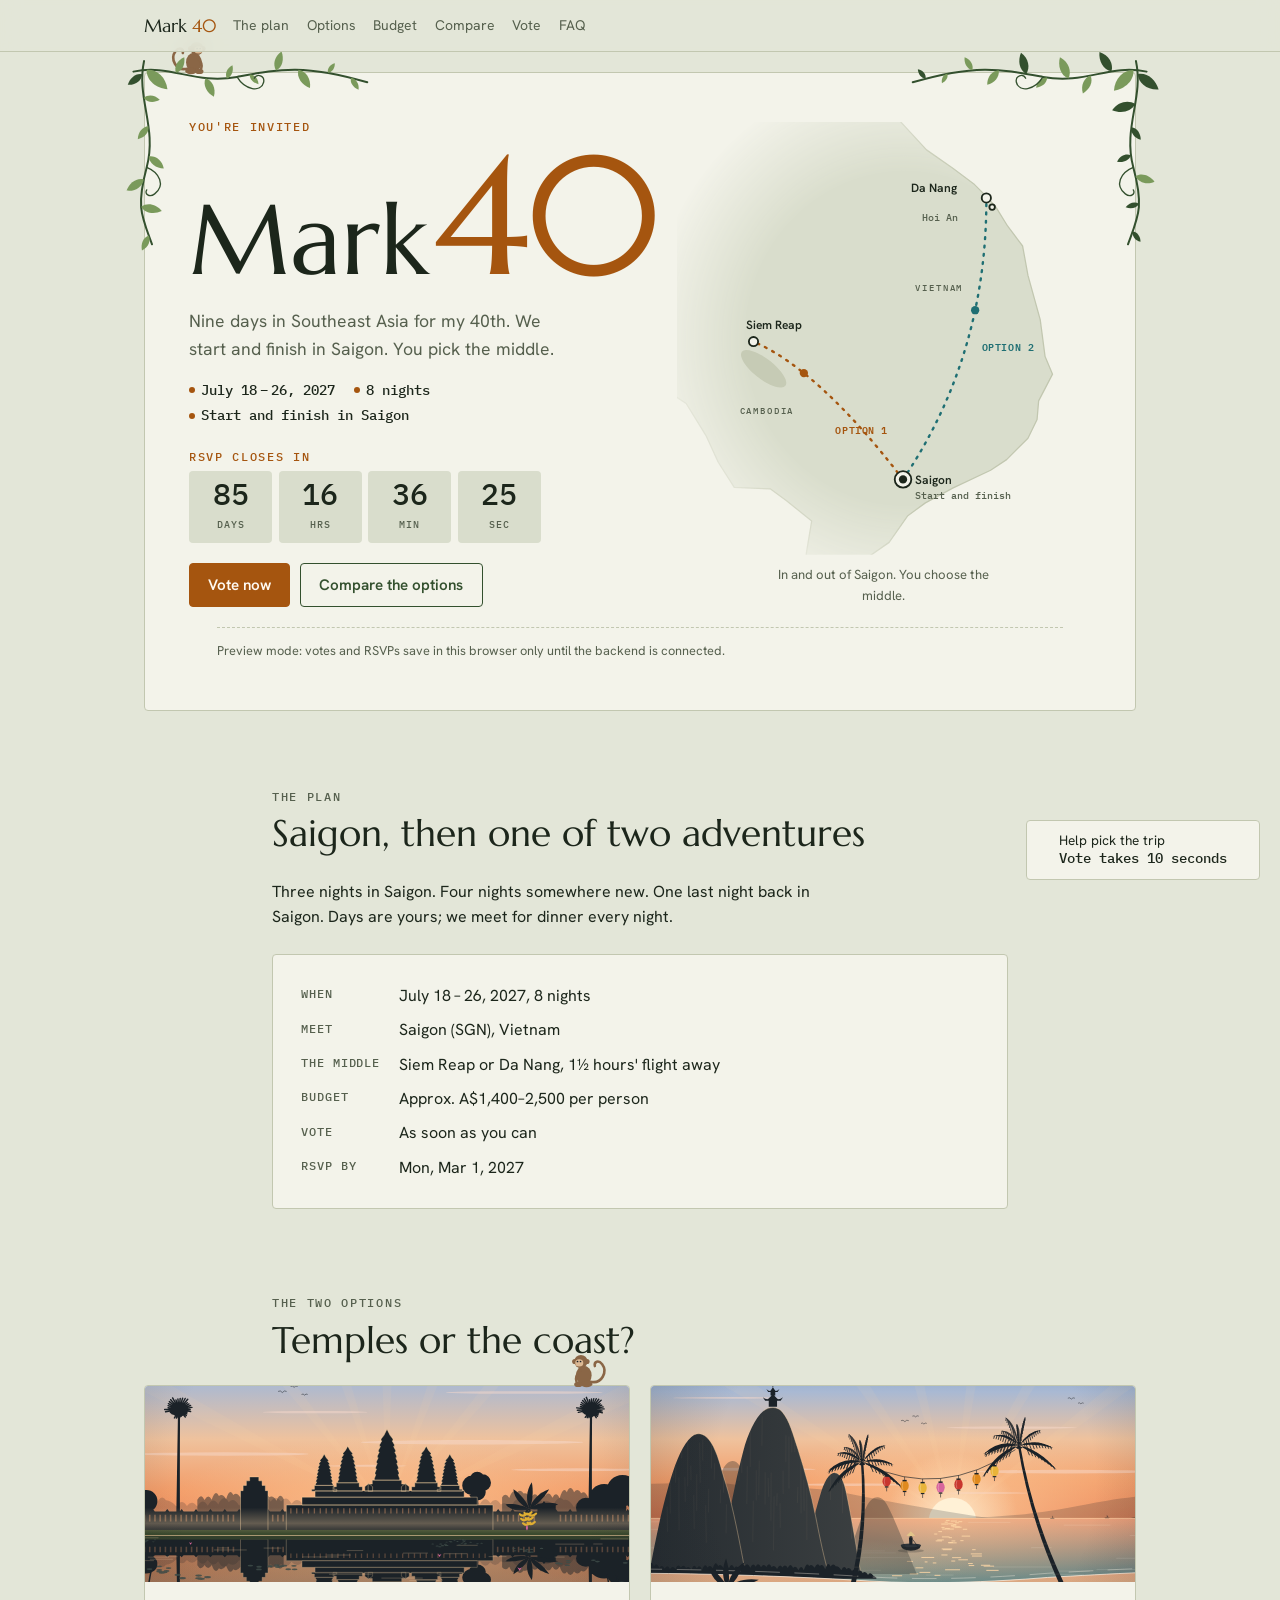
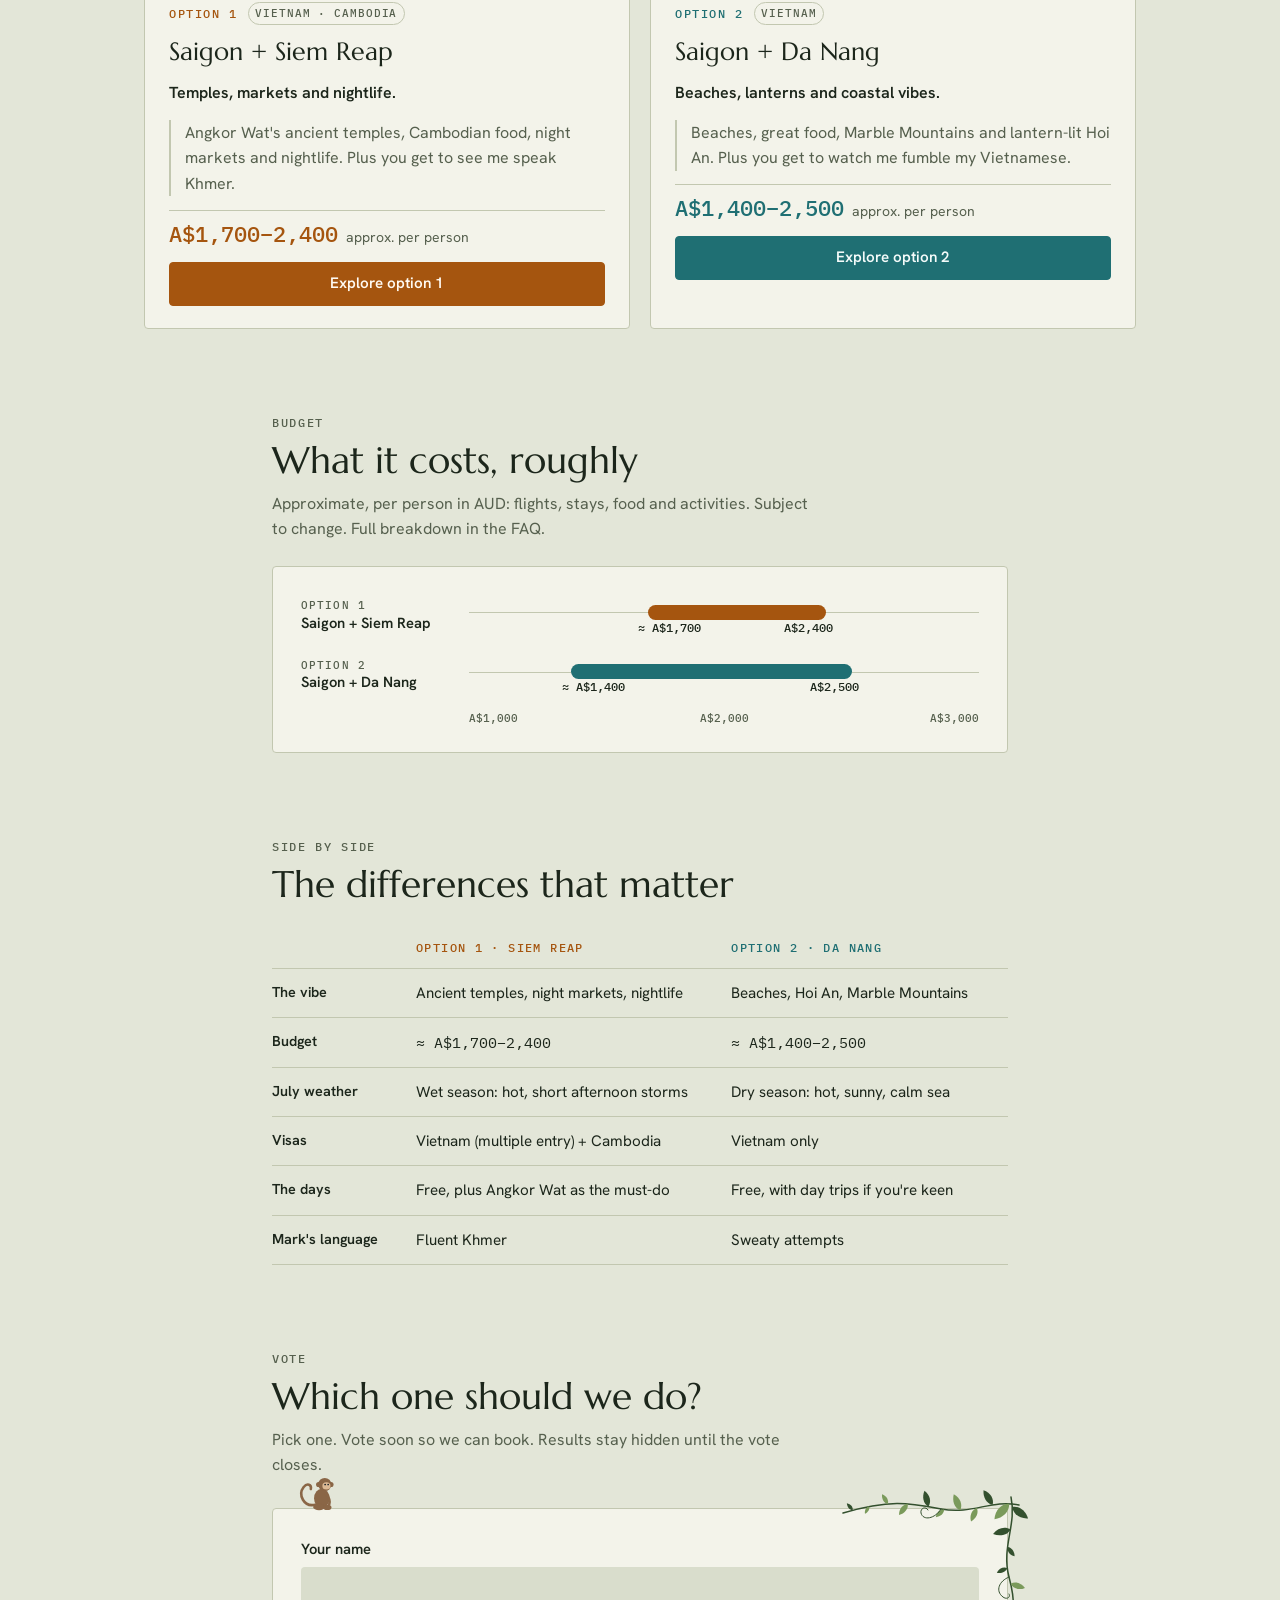
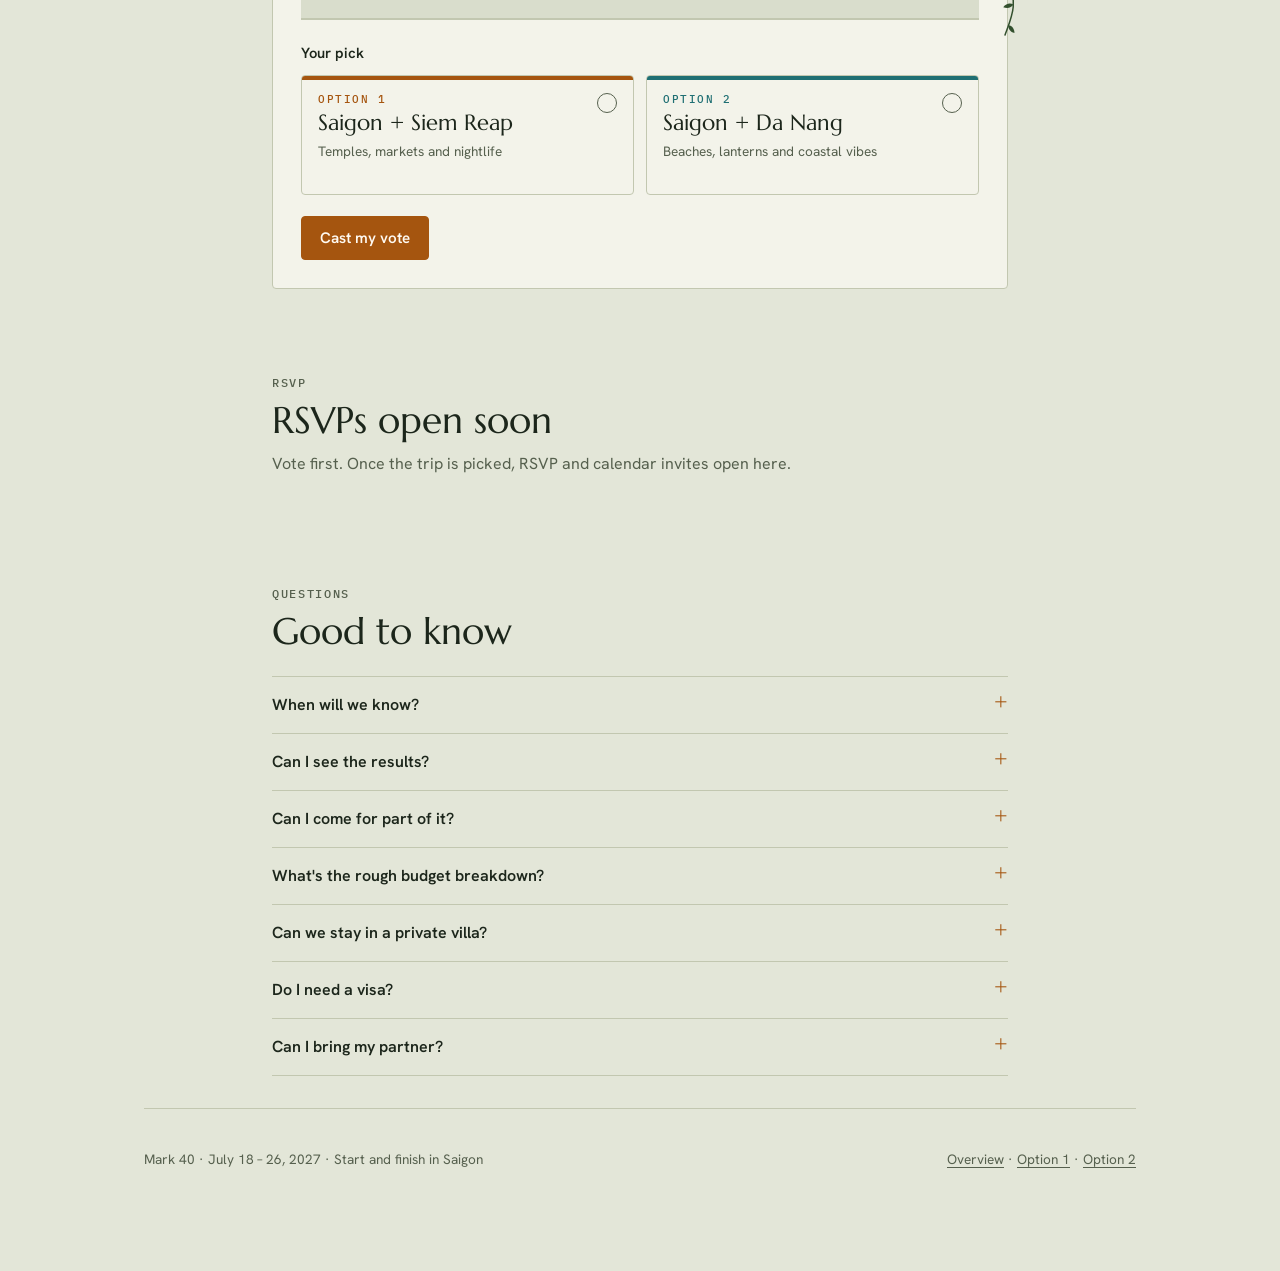
==== commit 57493029: "Cache-bust assets so phones load the new vote box Co-Authored-By: Claude Opus 5.5 <noreply@anthropic" ====
--- a/index.html
+++ b/index.html
@@ -9,7 +9,7 @@
 <link rel="preconnect" href="https://fonts.googleapis.com">
 <link rel="preconnect" href="https://fonts.gstatic.com" crossorigin>
 <link rel="stylesheet" href="https://fonts.googleapis.com/css2?family=Marcellus&family=Hanken+Grotesk:wght@400;500;600;700&family=IBM+Plex+Mono:wght@400;500&display=swap">
-<link rel="stylesheet" href="assets/mark40.css">
+<link rel="stylesheet" href="assets/mark40.css?v=2">
 </head>
 <body>
 
@@ -285,7 +285,7 @@
 </div>
 <div class="toast" id="toast" role="status" aria-live="polite"></div>
 
-<script src="assets/config.js"></script>
+<script src="assets/config.js?v=2"></script>
 <script>
 /* Page settings. Shared settings (dates, backend URL, budgets) live in assets/config.js. */
 window.TRIP = {
@@ -294,6 +294,6 @@
 </script>
 <script src="assets/scene-angkor.js"></script>
 <script src="assets/scene-danang.js"></script>
-<script src="assets/mark40.js"></script>
+<script src="assets/mark40.js?v=2"></script>
 </body>
 </html>
